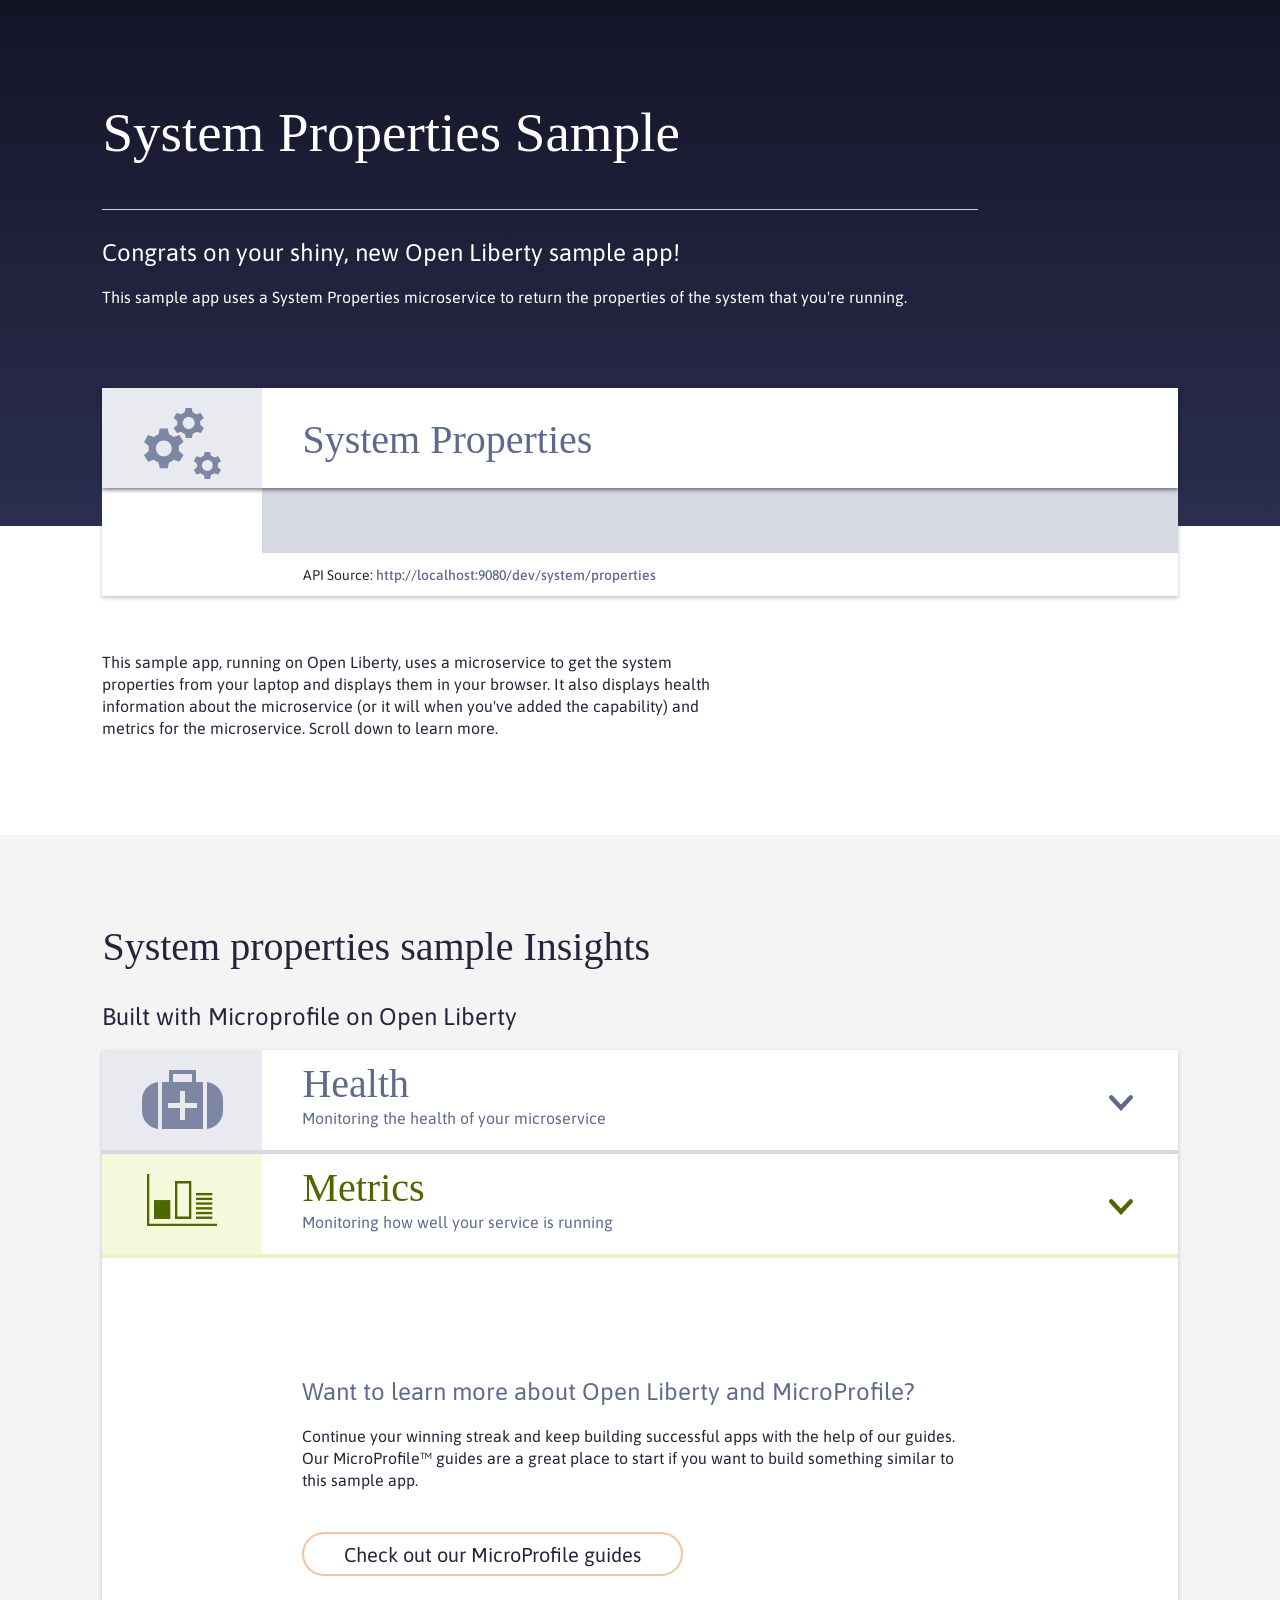
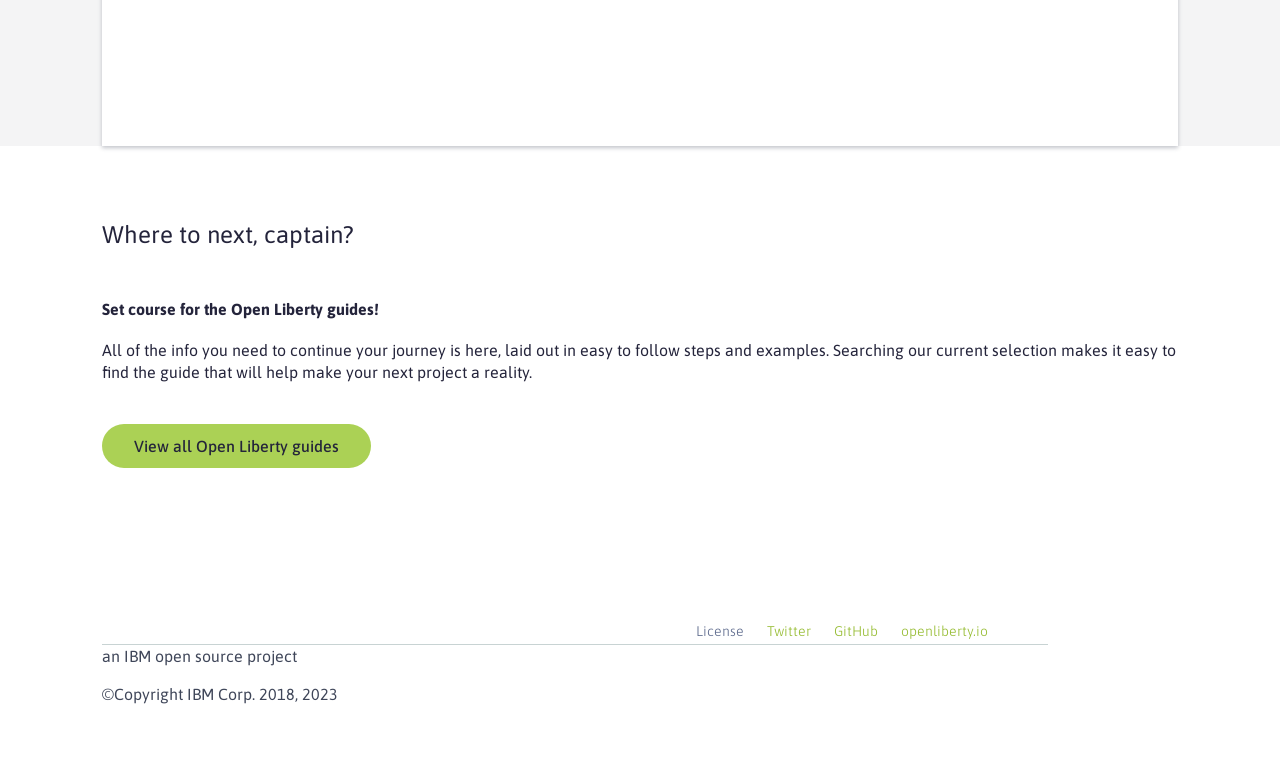
==== finish/src/main/webapp/index.html @ 8d2e5d27 "updated metricToDisplay in mpData.js" ====
<!--
  Copyright (c) 2016, 2023 IBM Corp.

  Licensed under the Apache License, Version 2.0 (the "License");
  you may not use this file except in compliance with the License.
  You may obtain a copy of the License at

     http://www.apache.org/licenses/LICENSE-2.0

  Unless required by applicable law or agreed to in writing, software
  distributed under the License is distributed on an "AS IS" BASIS,
  WITHOUT WARRANTIES OR CONDITIONS OF ANY KIND, either express or implied.
  See the License for the specific language governing permissions and
  limitations under the License.
-->
<html>
    <head>
        <script src="js/mpData.js"></script>
        <link href="https://fonts.googleapis.com/css?family=Asap" rel="stylesheet">
        <link rel="stylesheet" href="css/main.css">
    </head>
    <body>
        <section id="appIntro">
            <div id="titleSection">
                <h1 id="appTitle">System Properties Sample</h1>
                <div class="line"></div>
                <div class="headerImage"></div>
                <h2>Congrats on your shiny, new Open Liberty sample app!</h2>
                <p>This sample app uses a System Properties microservice to return the properties of the system that you're running.</p>
            </div>

            <div class="msSection" id="systemProperties">
                <div class="headerRow">
                    <div class="headerIcon"><img src="img/sysProps.svg"/></div>
                    <div class="headerTitle" id="sysPropTitle"><h2>System Properties</h2></div>
                </div>
                <div class="sectionContent">
                    <table id="systemPropertiesTable">
                        <tbody id="sysPropertiesTableBody">
                        <tr><th>Properties</th><th>Value</th></tr>
                        </tbody>
                    </table>
                </div>
            </div>

        </section>

        <section id="whereTo">
            <p>This sample app, running on Open Liberty, uses a microservice to get the system properties from your laptop and displays them in your browser. It also displays health information about the microservice (or it will when you've added the capability) and metrics for the microservice. Scroll down to learn more.</p>
        </section>

        <section id="openLibertyAndMp">
            <h1>System properties sample Insights</h1>
            <h2>Built with Microprofile on Open Liberty </h2>
            <div class="msSection collapsed" id="healthSection">
                <div class="collapsibleRow headerRow" onClick="toggle()">
                    <div class="headerIcon"><img src="img/health.svg"/></div>
                    <div class="headerTitle">
                        <h2>Health</h2>
                        <p>Monitoring the health of your microservice</p>
                        <img class="caret" src="img/carets/caret_down_blue.svg"/>
                    </div>
                </div>
                <div class="collapsibleContent" id="collapsibleHealth">
                    <div class="sectionContent">
                        <div id="healthBox">
                            <div id="healthIcon"><div id="healthStatusIcon"><img id="healthStatusIconImage"/></div></div>
                            <div id="healthText">
                                <p id="serviceName"></p>
                                <p id="serviceStatus"></p>
                            </div>
                        </div>
                        <table id="healthTable"></table>
                    </div>
                </div>
            </div>

            <div class="msSection collapsed" id="metricsSection">
                <div class="collapsibleRow headerRow" onClick="toggle()">
                    <div class="headerIcon"><img src="img/metrics.svg"/></div>
                    <div class="headerTitle">
                        <h2>Metrics</h2>
                        <p>Monitoring how well your service is running</p>
                        <img class="caret" src="img/carets/caret_down_green.svg"/>
                    </div>
                </div>
                <div class="collapsibleContent" id="collapsibleConfig">
                    <div class="sectionContent" id="metricsText">
                        <table id="metricsTable">
                            <tbody id="metricsTableBody">
                            <tr><th>PROPERTY</th><th>VALUE</th></tr>
                            </tbody>
                        </table>
                    </div>
                </div>

                <div id="learnMore">
                        <h2>Want to learn more about Open Liberty and MicroProfile?</h2>
                        <p>Continue your winning streak and keep building successful apps with the help of our guides. Our MicroProfile&trade; guides are a great place to start if you want to build something similar to this sample app.</p>
                        <a href="https://openliberty.io/guides/?search=MicroProfile&key=tag"><button id="mpGuidesButton">Check out our MicroProfile guides</button></a>
                    </div>
            </div>


        </section>
        <section id="whereToNext">
            <h2>Where to next, captain?</h2>
            <h4>Set course for the Open Liberty guides!</h4>
            <p>All of the info you need to continue your journey is here, laid out in easy to follow steps and examples. Searching our current selection makes it easy to find the guide that will help make your next project a reality.</p>
            <a href="https://openliberty.io/guides/"><button id="guidesButton">View all Open Liberty guides</button></a>
        </section>

        <script>
            displaySystemProperties(); // this calls displayMetrics() because it is a dependency
            displayHealth();
            // displayMetrics();
            // displayConfigProperties();
        </script>
    </body>

    <footer class="bodyFooter">
        <div class="bodyFooterLink">
          <a id="licenseLink" href="https://github.com/OpenLiberty/open-liberty/blob/release/LICENSE">License</a>
          <a href="https://twitter.com/OpenLibertyIO">Twitter</a>
          <a href="https://github.com/OpenLiberty">GitHub</a>
          <a href="https://openliberty.io/">openliberty.io</a>
        </div>
        <p id="footerText">an IBM open source project</p>
        <p id="footerCopyright">&copy;Copyright IBM Corp. 2018, 2023</p>
    </footer>
</html>
---- finish/src/main/webapp/css/main.css ----
/*******************************************************************************
* Copyright (c) 2018 IBM Corporation and others.
* All rights reserved. This program and the accompanying materials
* are made available under the terms of the Eclipse Public License v1.0
* which accompanies this distribution, and is available at
* http://www.eclipse.org/legal/epl-v10.html
*
* Contributors:
*     IBM Corporation - initial API and implementation
*******************************************************************************/
@import url("https://fonts.googleapis.com/css?family=Asap:300,400,500");

@font-face {
    font-family: BunueloLight;
    src: url("/fonts/BunueloCleanPro-Light.woff");
}

@font-face {
    font-family: BunueloSemiBold;
    src: url("/fonts/BunueloCleanPro-SemiBold.woff");
}

body{
    font-family:Asap;
    font-size: 16px;
    color:#24243b;
    background-color: white;
    margin: 0px;
}

section {
    padding-top: 55px;
    padding-left: 8%;
    padding-right: 8%;
    /* font-weight: 400; */
    letter-spacing:0;
    text-align:left;
}

.line {
    margin-right: 200px;
    height: 1px;
    background-color: #C8D3D3;
}

.headerImage {
    background-image: url(/img/header_ufo.png);
    background-repeat: no-repeat;
    background-position: top 20px right 15px;
    height: 103px;
    margin-top: -94px;
}

#whereTo {
    padding-bottom: 80px;
    width: 50%;
}

p {
    line-height: 22px;
    margin-top: 0px;
}
h1 {
    font-family:BunueloSemiBold;
    font-size: 40px;
    font-weight: 400;
    letter-spacing:0;
    text-align:left;
}
h2 {
    font-size: 24px;
    font-weight: 400;
}
h4 {
    margin-top: 52px;
}
a {
    text-decoration: none;
}

#appIntro {
    background-image:linear-gradient(#141427 0%, #2c2e50 100%);
    background-size: 100% calc(100% - 70px);
    background-repeat: no-repeat;
}

#titleSection {
    color: white;
    margin-bottom: 80px;
}

#appTitle {
    font-family:BunueloLight;
    font-size:55px;
}

.headerRow {
    height: 100px;
    position:relative;
    z-index:2;
    box-shadow: 0 2px 4px 0 rgba(0,0,0,0.50);
}
.headerRow > div {
    display: inline-block;
}

.collapsibleRow {
    transition: border 400ms ease-out, box-shadow 200ms linear;
    cursor: pointer;
}
.collapsibleRow:hover .headerTitle {
    background-color: #f4f4f4;
    transition: background-color 0.1s;
}
.collapsed .collapsibleRow {
    box-shadow: none;
    border-bottom: 4px solid;
}
.collapsed#healthSection > .headerRow {
    border-bottom-color: #D6D9E4;
}
.collapsed#configSection > .headerRow {
    border-bottom-color: #F8D7C1;
}
.collapsed#metricsSection > .headerRow {
    border-bottom-color: #EEF3C3;
}

.collapsed .collapsibleContent { /* collapsing animation */
    transition: all 400ms ease-out, opacity 300ms ease-in;
}
.expanded .collapsibleContent { /* expanding animation */
    transition: all 400ms ease-out, opacity 450ms ease-out;
}
.collapsed .collapsibleContent {
    opacity: 0;
    max-height: 0;
    visibility: hidden;
}
.expanded .collapsibleContent {
    opacity: 1;
    max-height: 1000px;
    visibility: visible;
}

.headerIcon {
    width: 160px;
    height: 100%;
    float: left;
    background-color: #E8EAEF;
}
.headerIcon img {
    display:block;
    margin:auto;
    margin-top: 20px;
}

#healthSection .headerIcon {
    background-color: #E8EAEF;
}
#configSection .headerIcon {
    background-color: #FDE4D1;
}
#metricsSection .headerIcon {
    background-color: #F5F8DA;
}

.headerTitle {
    background-color: white;
    color:#5d6a8e;
    letter-spacing:0;
    text-align:left;
    padding-left: 40px;
    padding-top: 10px;
    width: calc(100% - 200px); /* 160 from icon, 40 from padding */
}
#healthSection h2 {
    color: #5D6A8E;
}
#configSection h2 {
    color: #E57000;
}
#metricsSection h2 {
    color: #4F6700;
}

#sysPropTitle {
    padding-top: 28px;
}

.headerTitle > h2 {
    font-family: BunueloLight;
    font-size:40px;
    margin: 0;
}

.caret {
    position: absolute;
    right: 45px;
    top: 45px;
}

.collapsed#configSection .caret {
    background-image: url("../img/carets/caret_down_orange.svg")
}
.expanded#configSection .caret {
    background-image: url("../img/carets/caret_up_orange.svg")
}

.msSection {
    background: white;
    box-shadow: 0 2px 4px 0 rgba(63,70,89,0.31);
}

.sectionContent {
    margin-left: 160px;
}

#systemPropertiesTable {
    padding-left: 160px;
    background: white;
}

button {
    border-radius:100px;
    height:44px;
    color:#24253a;
    text-align:center;
    font-family: Asap;
    margin-top: 25px;
    margin-bottom: 70px;
    cursor: pointer;
    border: none;
}

button a {
    text-decoration: none;
    color:#F4914D;
}

#guidesButton {
    background-color:#abd155;
    width:269px;
    font-weight: 500;
    font-size:16px;
    transition: background-color .2s;
}
#guidesButton:hover {
    background-color: #C7EE63;
}
#mpGuidesButton {
    border:2px solid #f4914d8c;
    border-radius:100px;
    font-size:20px;
    letter-spacing:0;
    padding-left: 40px;
    padding-right: 40px;
    background-color: white;
    transition: background-color .2s, color .2s;
}
#mpGuidesButton:hover {
    background-color: #f4914d;
    color: white;
}

section#openLibertyAndMp {
    background:#f4f4f5;
    background-size: 100% calc(100% - 70px);
    background-repeat: no-repeat;
}

#healthBox {
    text-align: left;
    display: table-cell;
    vertical-align: middle;
    width: 47%;
}

#healthBox > div {
    display: table-cell;
    vertical-align: middle;
}

#healthIcon {
    padding-left: 73px;
    padding-top: 56px;
    padding-bottom: 56px;
}
#healthStatusIcon {
    width: 104px;
    height: 104px;
}

#healthText {
    padding: 50px;
}

#serviceStatus {
    font-size: 50px;
    font-family:BunueloLight;
    margin-top: 30px;
}

#healthNote {
    text-align: left;
    display: table-cell;
    vertical-align: middle;
    padding-left: 43px;
    line-height: 26px;
    width: 53%;
}

table {
    width: 100%;
    font-size: 14px;
    text-align: left;
    border-collapse: collapse;
}

th {
    height: 63px;
    padding-left: 41px;
    font-size: 16px;
}
tr {
    height: 45px;
}
td {
    padding-left: 41px;
}
#systemPropertiesTable tr:first-child {
    background: #D6D9E4;
}
#configTable tr:first-child {
    background: #F8D7C1;;
}
#metricsTable tr:first-child {
    background: #EEF3C3;
}

#systemPropertiesTable tr:nth-child(2n+3) {
    background: #EEEFF3;
}
#configTable tr:nth-child(2n+2) {
    background: #FEF8F4;
}
#metricsTable tr:nth-child(2n+2) {
    background: #FBFCEE;
}

#systemPropertiesTable .sourceRow,
#healthTable .sourceRow {
    border-top: 4px solid #D6D9E4;
}
#systemPropertiesTable .sourceRow a,
#healthTable .sourceRow a {
    color: #5D6A8E;
}
#configTable .sourceRow {
    border-top: 4px solid #F8D7C1;
}
#configTable .sourceRow a {
    color: #E57000;
}
#metricsTable .sourceRow {
    border-top: 4px solid #EEF3C3;
}
#metricsTable .sourceRow a {
    color: #4F6700;
}
.sourceRow a {
    font-weight: 500;
}

#learnMore {
    margin-top: 120px;
    padding: 0px 200px 100px;
}

#learnMore > h2 {
    color:#5e6b8d;
}

.bodyFooter {
  padding: 5px 8%;
  background-image: url(/img/footer_main.png);
  background-repeat: no-repeat;
  background-position: top 20px right 110px;
  margin-bottom: 40px;
  margin-top: 50px;
  color: #3F4659;
}

.bodyFooterLink {
  font-family: Asap;
  font-weight: 300;
  font-size: 14px;
  letter-spacing: 0;
  border-bottom: solid 1px #C8D3D3;
  margin-top: 30px;
  margin-right: 130px;
  padding-bottom: 5px;
  padding-right: 50px;
  text-align: right;
}

.bodyFooterLink > a {
    text-decoration: none;
    padding: 10px;
    color: #96bc32;
}

#licenseLink {
  color: #5E6B8D;
  text-align: left;
}

#footer_text {
    margin-top: 4px;
    margin-bottom: 4px;
    font-size: 16px;
}

#footer_copyright {
  font-size: 11px;
}
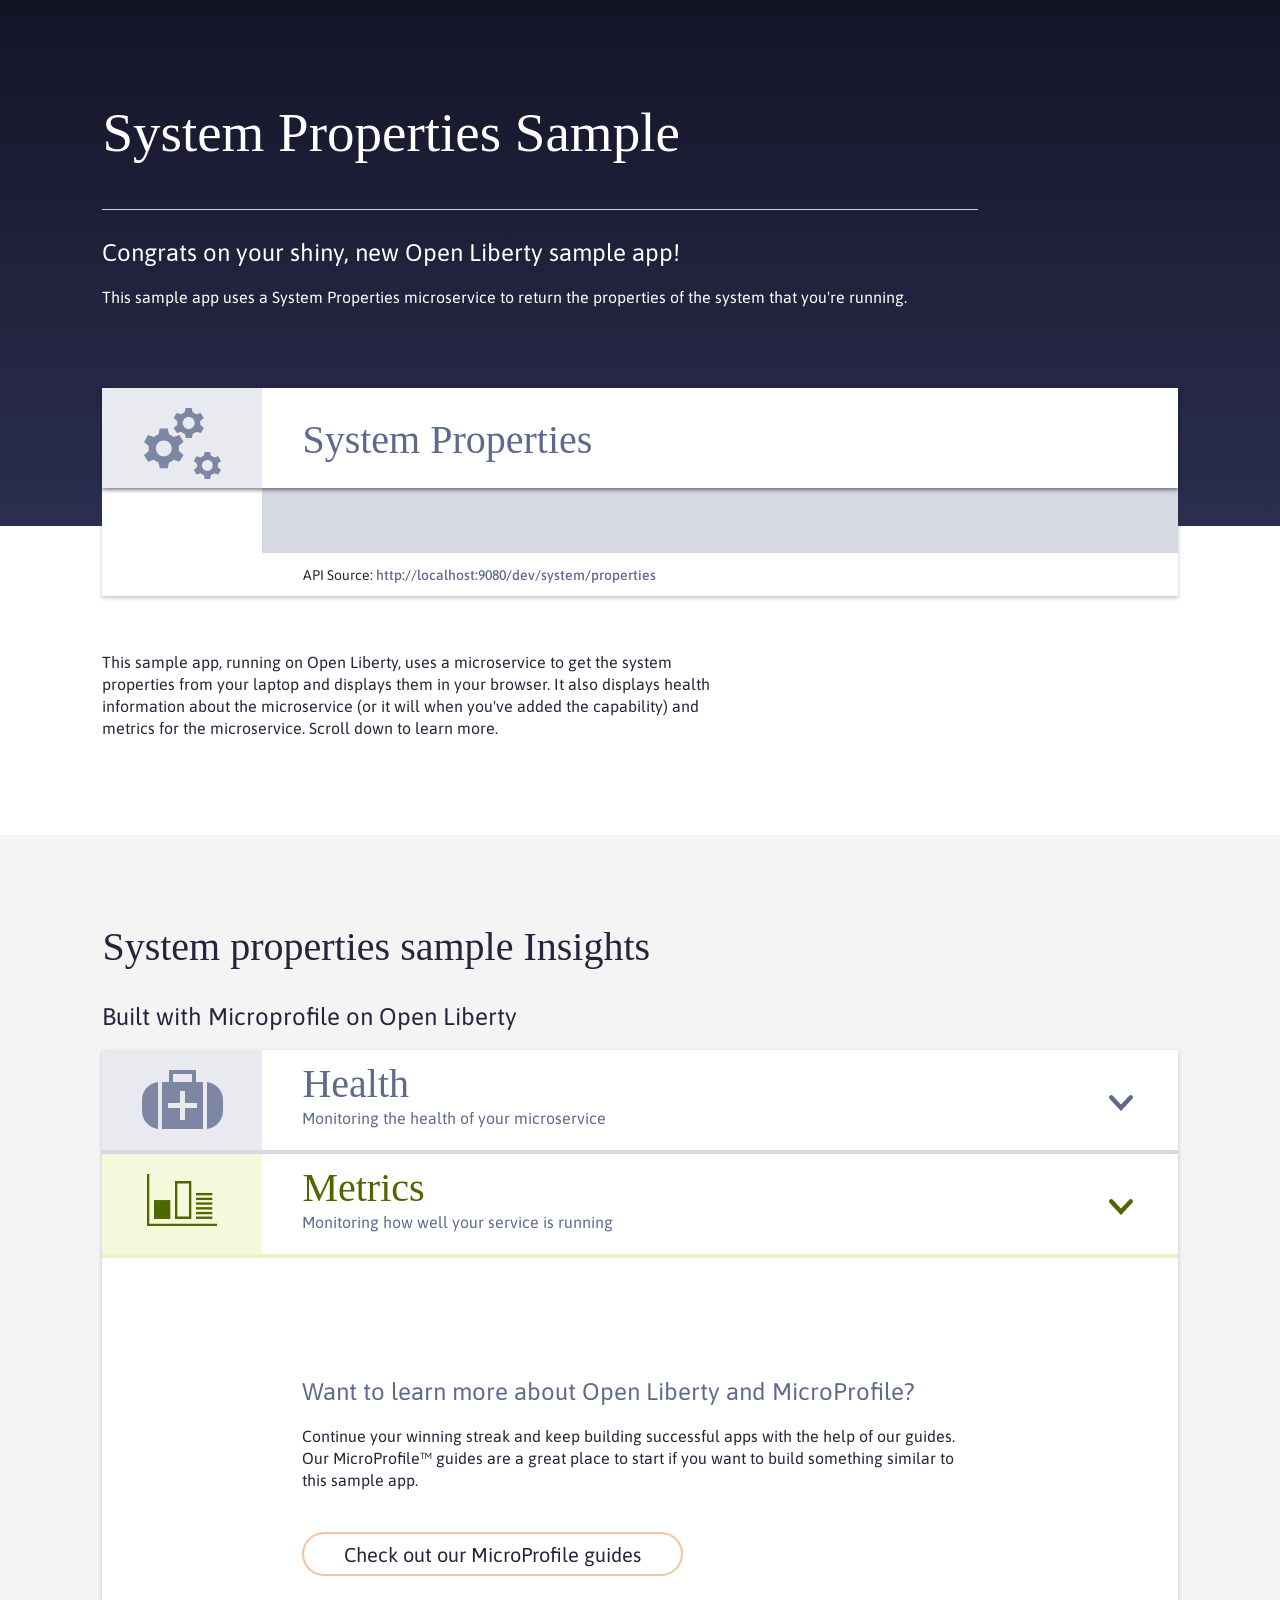
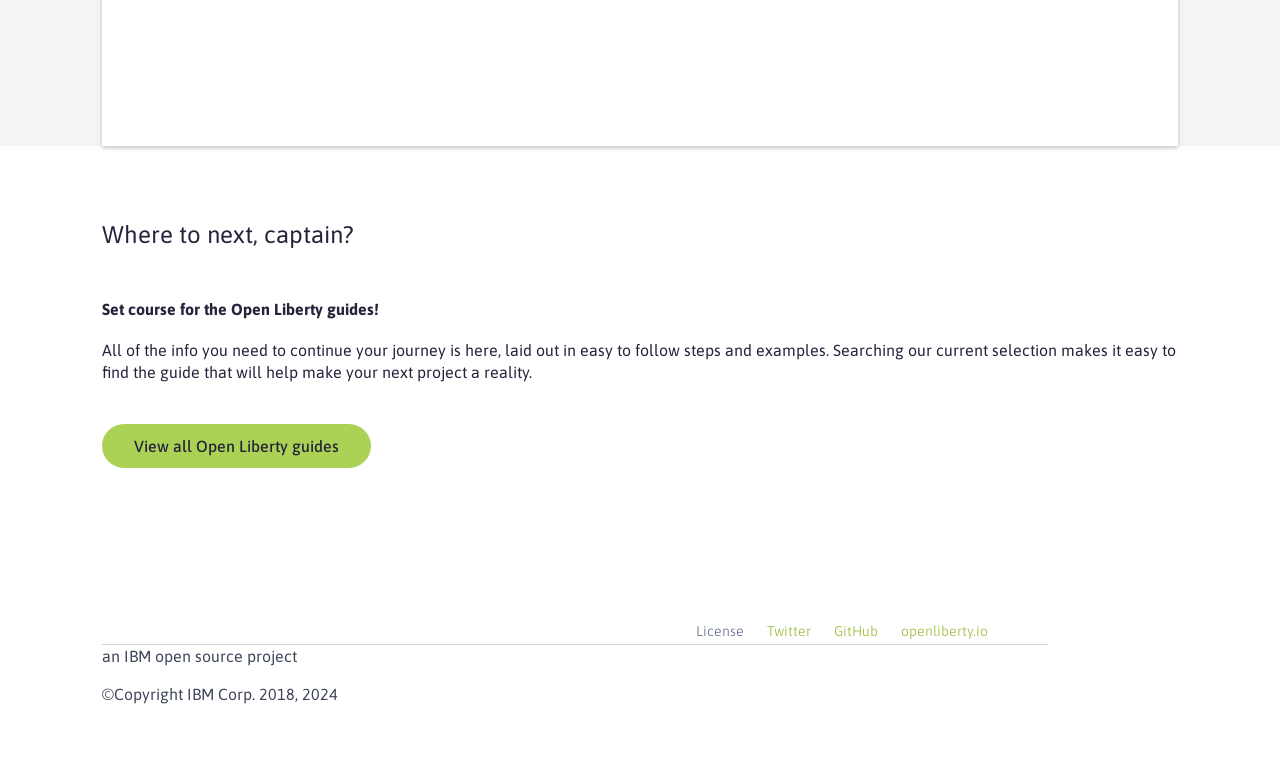
==== commit 6f25e5ed: "update versions" ====
--- a/finish/src/main/webapp/index.html
+++ b/finish/src/main/webapp/index.html
@@ -1,5 +1,5 @@
 <!--
-  Copyright (c) 2016, 2023 IBM Corp.
+  Copyright (c) 2016, 2024 IBM Corp.
 
   Licensed under the Apache License, Version 2.0 (the "License");
   you may not use this file except in compliance with the License.
@@ -113,7 +113,6 @@
         <script>
             displaySystemProperties(); // this calls displayMetrics() because it is a dependency
             displayHealth();
-            // displayMetrics();
             // displayConfigProperties();
         </script>
     </body>
@@ -126,6 +125,6 @@
           <a href="https://openliberty.io/">openliberty.io</a>
         </div>
         <p id="footerText">an IBM open source project</p>
-        <p id="footerCopyright">&copy;Copyright IBM Corp. 2018, 2023</p>
+        <p id="footerCopyright">&copy;Copyright IBM Corp. 2018, 2024</p>
     </footer>
 </html>
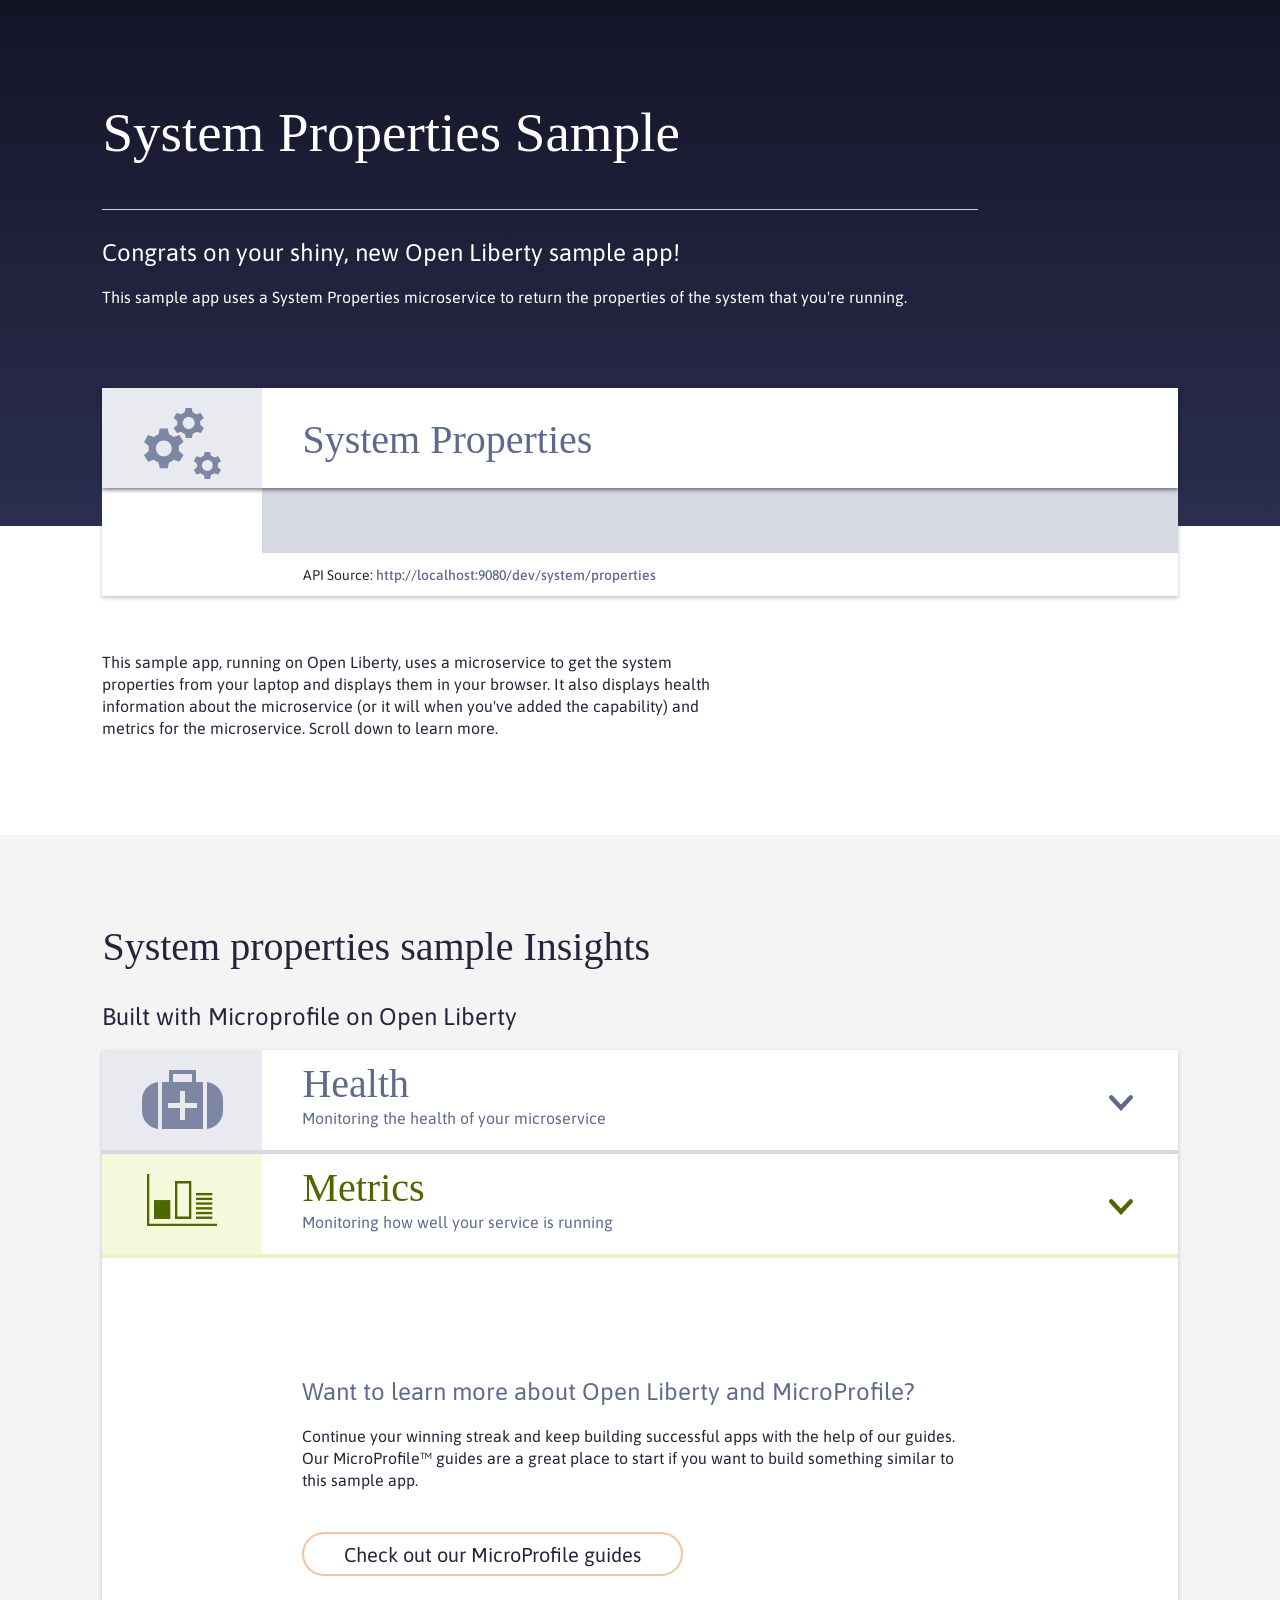
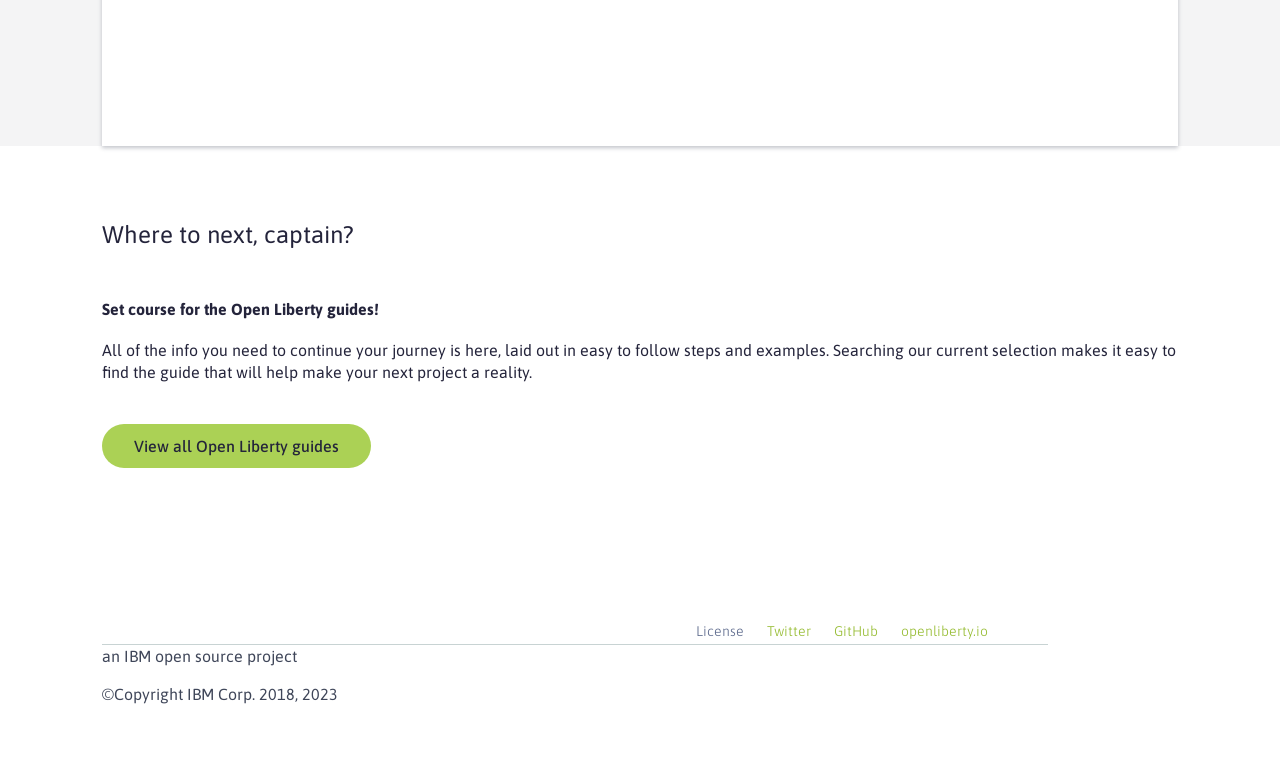
==== commit f42b4fa8: "Update index.html" ====
--- a/finish/src/main/webapp/index.html
+++ b/finish/src/main/webapp/index.html
@@ -1,5 +1,5 @@
 <!--
-  Copyright (c) 2016, 2024 IBM Corp.
+  Copyright (c) 2016, 2023 IBM Corp.
 
   Licensed under the Apache License, Version 2.0 (the "License");
   you may not use this file except in compliance with the License.
@@ -125,6 +125,6 @@
           <a href="https://openliberty.io/">openliberty.io</a>
         </div>
         <p id="footerText">an IBM open source project</p>
-        <p id="footerCopyright">&copy;Copyright IBM Corp. 2018, 2024</p>
+        <p id="footerCopyright">&copy;Copyright IBM Corp. 2018, 2023</p>
     </footer>
 </html>
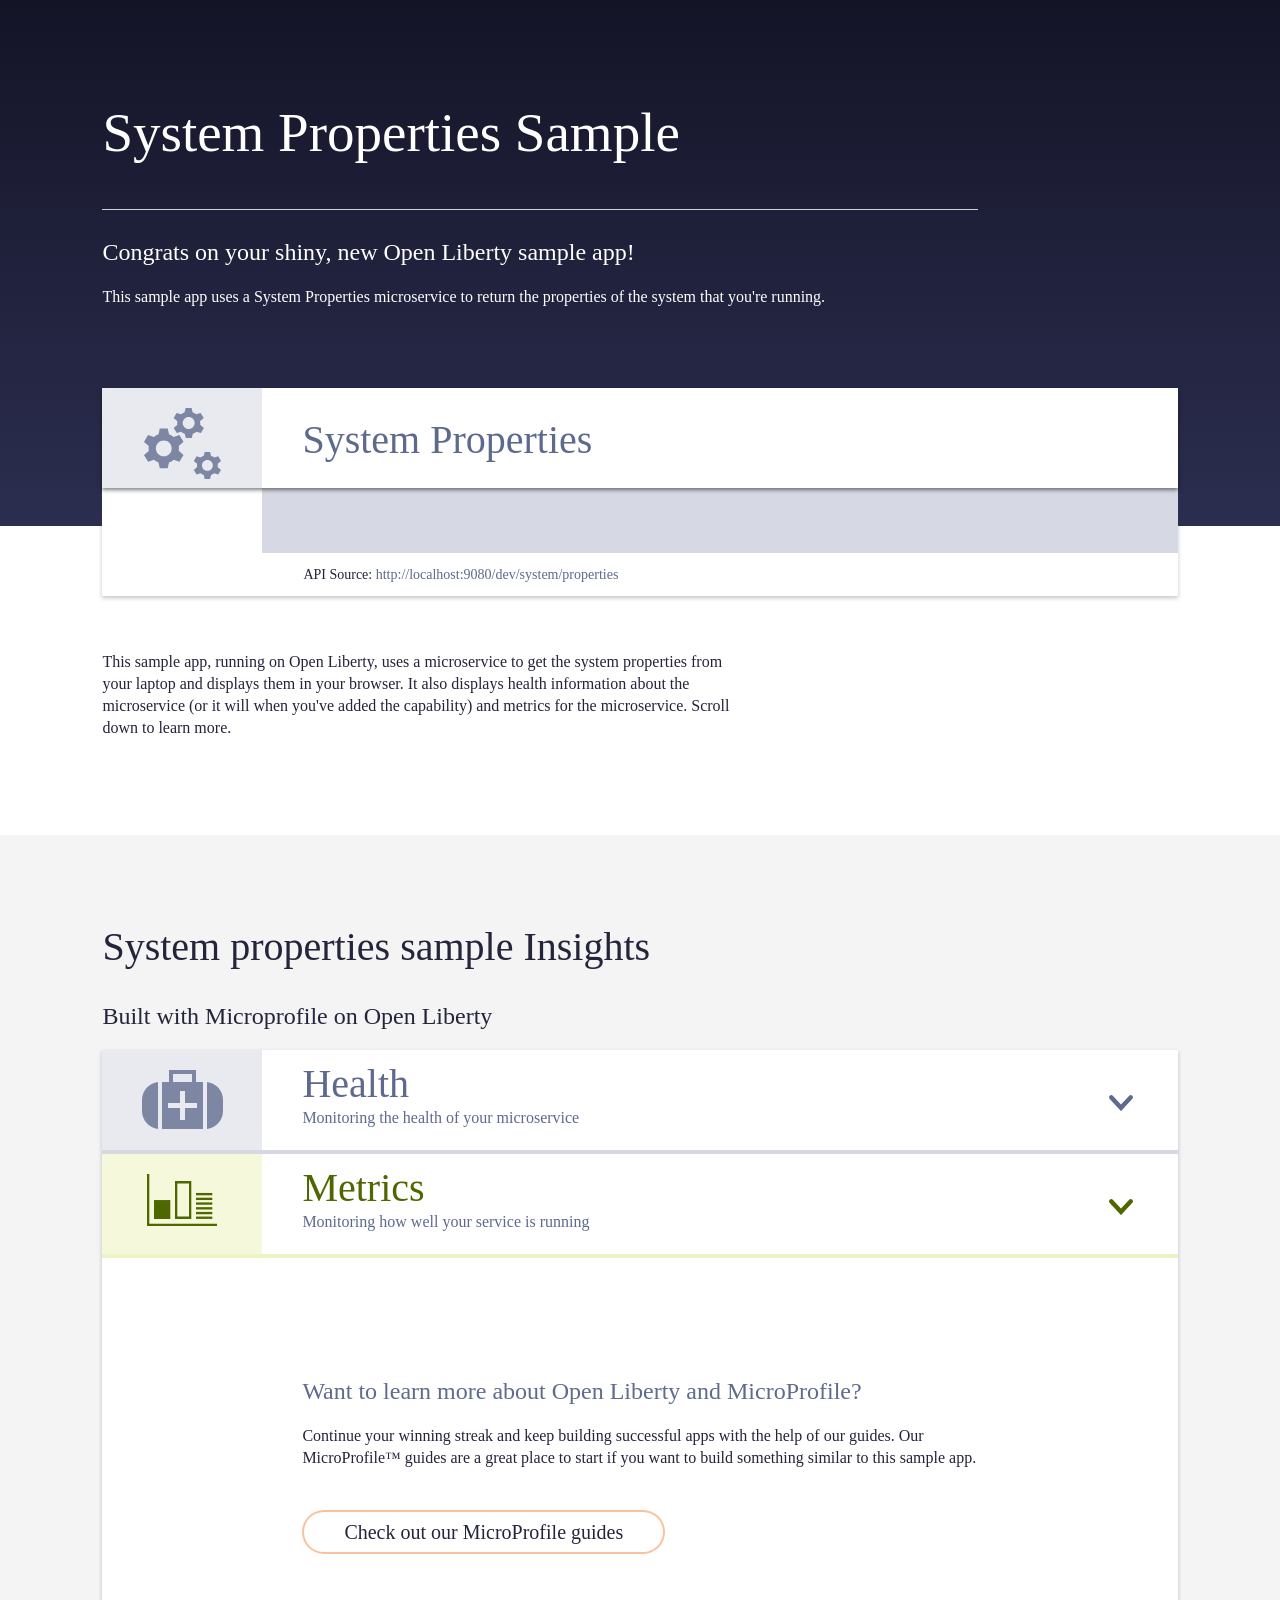
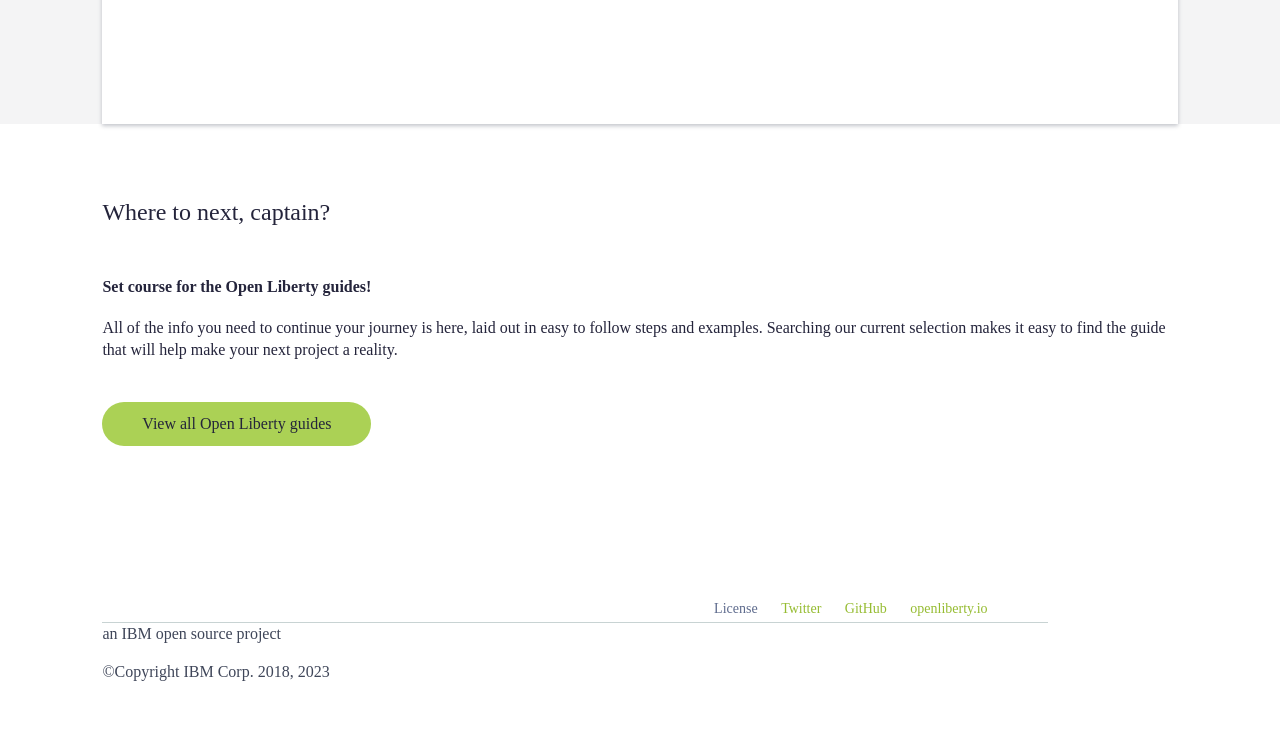
==== commit 0bf35cac: "remove google fonts Signed-off-by: Gilbert Kwan <gkwan@ca.ibm.com>" ====
--- a/finish/src/main/webapp/index.html
+++ b/finish/src/main/webapp/index.html
@@ -16,7 +16,6 @@
 <html>
     <head>
         <script src="js/mpData.js"></script>
-        <link href="https://fonts.googleapis.com/css?family=Asap" rel="stylesheet">
         <link rel="stylesheet" href="css/main.css">
     </head>
     <body>
--- a/finish/src/main/webapp/css/main.css
+++ b/finish/src/main/webapp/css/main.css
@@ -1,5 +1,5 @@
 /*******************************************************************************
-* Copyright (c) 2018 IBM Corporation and others.
+* Copyright (c) 2018, 2024 IBM Corporation and others.
 * All rights reserved. This program and the accompanying materials
 * are made available under the terms of the Eclipse Public License v1.0
 * which accompanies this distribution, and is available at
@@ -8,16 +8,14 @@
 * Contributors:
 *     IBM Corporation - initial API and implementation
 *******************************************************************************/
-@import url("https://fonts.googleapis.com/css?family=Asap:300,400,500");
-
 @font-face {
     font-family: BunueloLight;
-    src: url("/fonts/BunueloCleanPro-Light.woff");
+    src: url("/fonts/BunueloCleanPro-Light.otf");
 }
 
 @font-face {
     font-family: BunueloSemiBold;
-    src: url("/fonts/BunueloCleanPro-SemiBold.woff");
+    src: url("/fonts/BunueloCleanPro-SemiBold.otf");
 }
 
 body{
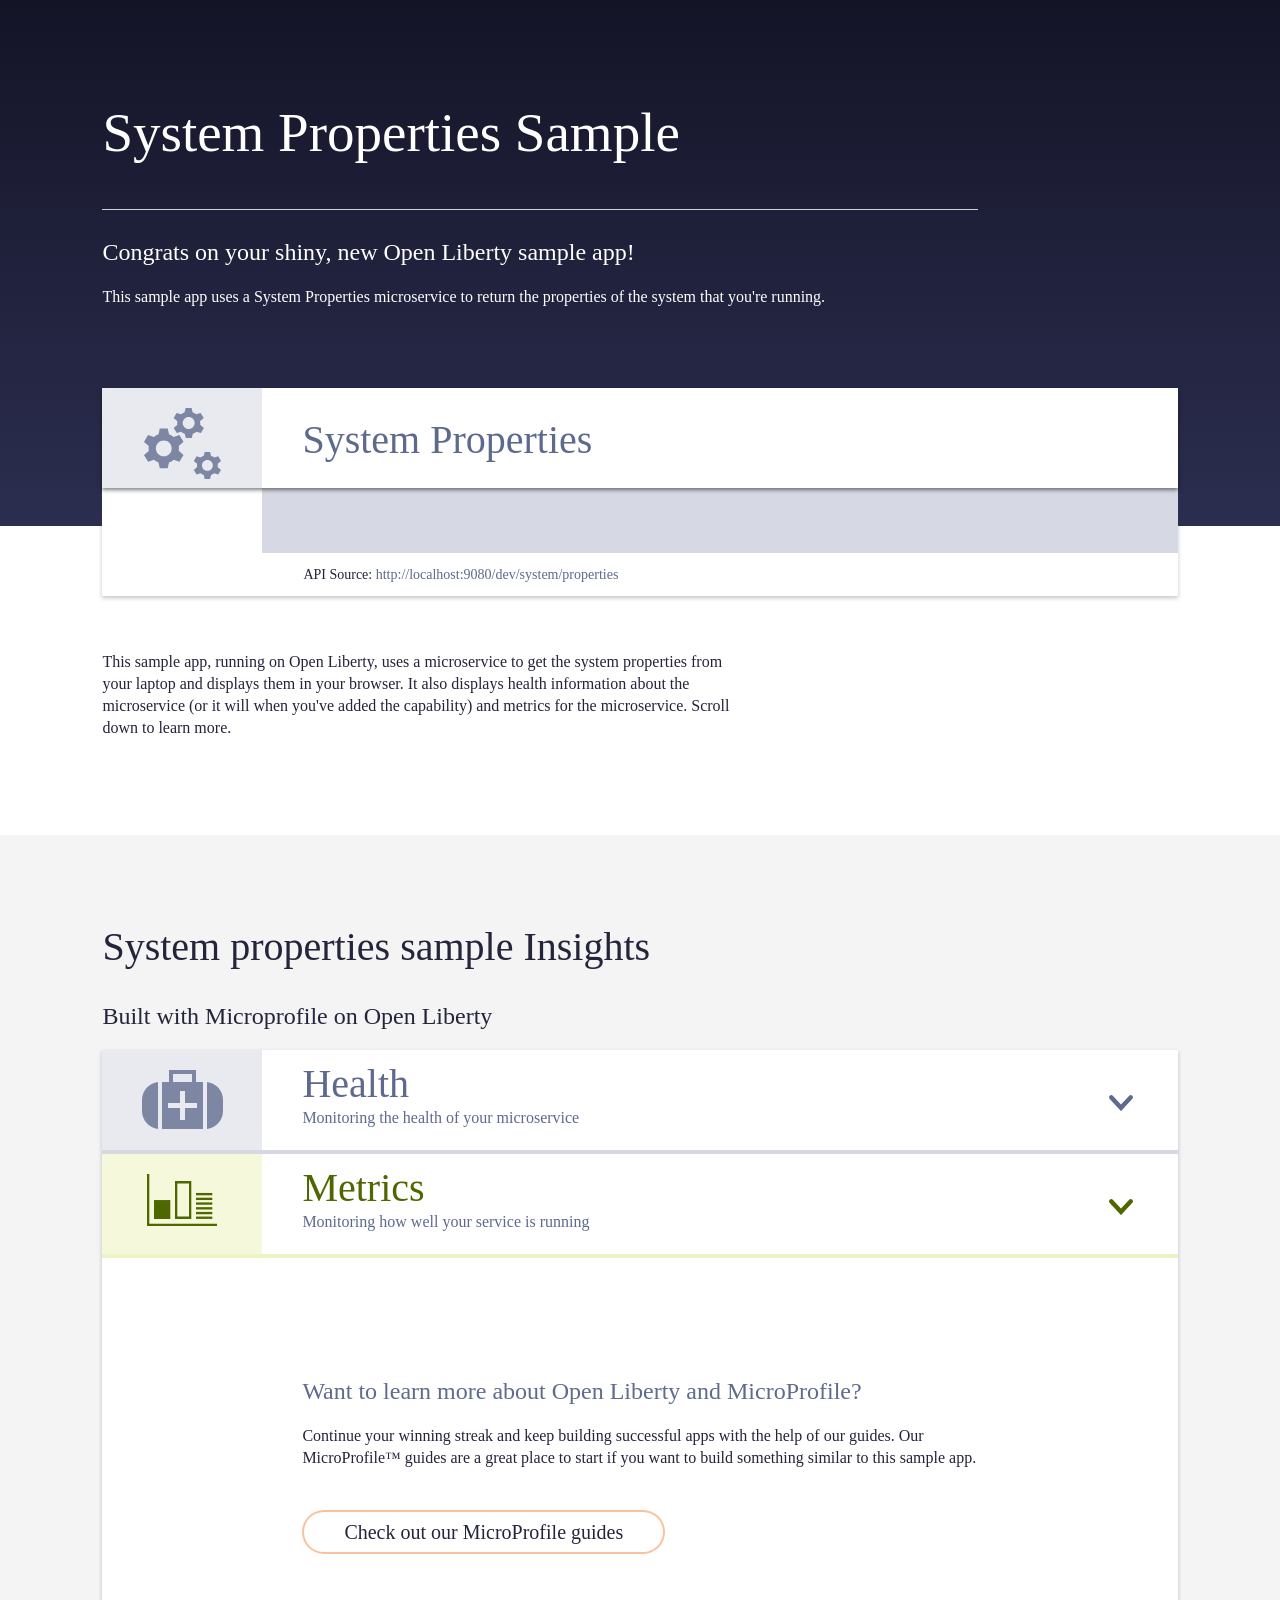
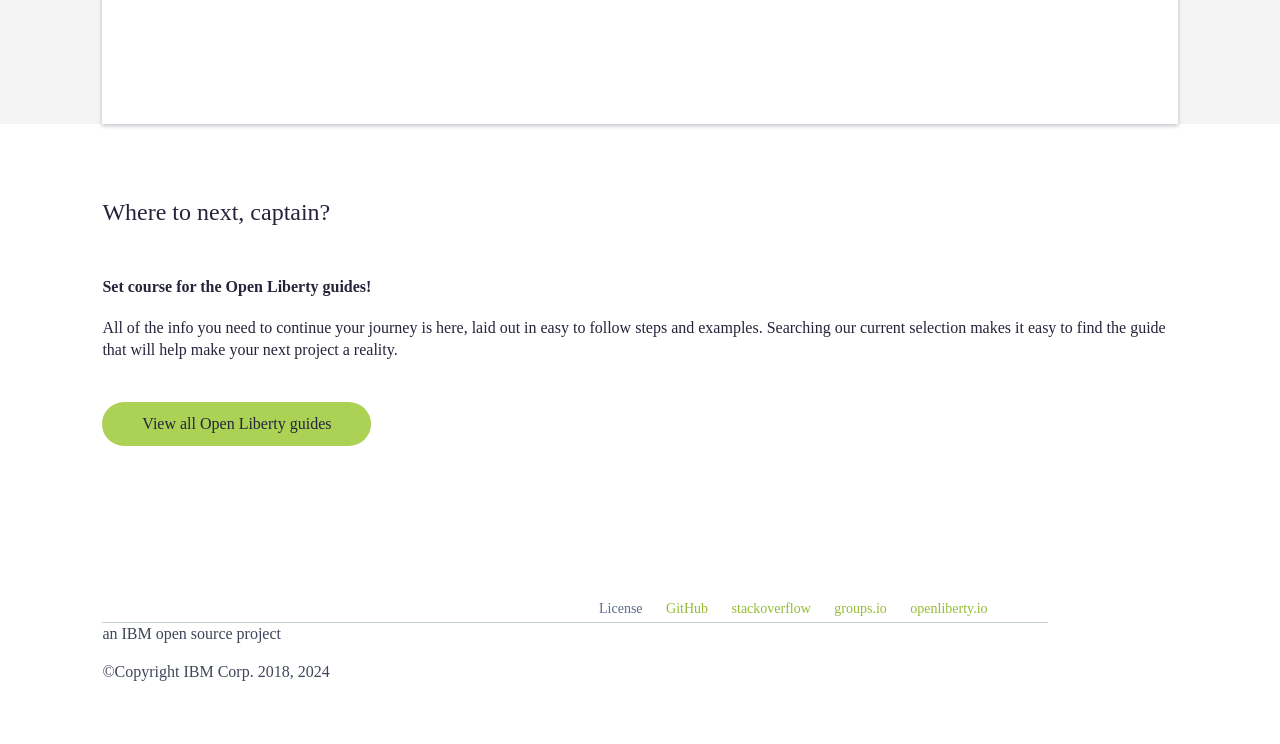
==== commit 7bc43891: "remove twitter link Signed-off-by: Gilbert Kwan <gkwan@ca.ibm.com>" ====
--- a/finish/src/main/webapp/index.html
+++ b/finish/src/main/webapp/index.html
@@ -1,5 +1,5 @@
 <!--
-  Copyright (c) 2016, 2023 IBM Corp.
+  Copyright (c) 2016, 2024 IBM Corp.
 
   Licensed under the Apache License, Version 2.0 (the "License");
   you may not use this file except in compliance with the License.
@@ -119,11 +119,12 @@
     <footer class="bodyFooter">
         <div class="bodyFooterLink">
           <a id="licenseLink" href="https://github.com/OpenLiberty/open-liberty/blob/release/LICENSE">License</a>
-          <a href="https://twitter.com/OpenLibertyIO">Twitter</a>
           <a href="https://github.com/OpenLiberty">GitHub</a>
+          <a href="https://stackoverflow.com/questions/tagged/open-liberty">stackoverflow</a>
+          <a href="https://groups.io/g/openliberty">groups.io</a>
           <a href="https://openliberty.io/">openliberty.io</a>
         </div>
         <p id="footerText">an IBM open source project</p>
-        <p id="footerCopyright">&copy;Copyright IBM Corp. 2018, 2023</p>
+        <p id="footerCopyright">&copy;Copyright IBM Corp. 2018, 2024</p>
     </footer>
 </html>
--- a/finish/src/main/webapp/css/main.css
+++ b/finish/src/main/webapp/css/main.css
@@ -9,379 +9,379 @@
 *     IBM Corporation - initial API and implementation
 *******************************************************************************/
 @font-face {
-    font-family: BunueloLight;
-    src: url("/fonts/BunueloCleanPro-Light.otf");
+  font-family: BunueloLight;
+  src: url("/fonts/BunueloCleanPro-Light.otf");
 }
 
 @font-face {
-    font-family: BunueloSemiBold;
-    src: url("/fonts/BunueloCleanPro-SemiBold.otf");
-}
-
-body{
-    font-family:Asap;
-    font-size: 16px;
-    color:#24243b;
-    background-color: white;
-    margin: 0px;
+  font-family: BunueloSemiBold;
+  src: url("/fonts/BunueloCleanPro-SemiBold.otf");
+}
+
+body {
+  font-family: BunueloSemiBold;
+  font-size: 16px;
+  color: #24243b;
+  background-color: white;
+  margin: 0px;
 }
 
 section {
-    padding-top: 55px;
-    padding-left: 8%;
-    padding-right: 8%;
-    /* font-weight: 400; */
-    letter-spacing:0;
-    text-align:left;
+  padding-top: 55px;
+  padding-left: 8%;
+  padding-right: 8%;
+  /* font-weight: 400; */
+  letter-spacing: 0;
+  text-align: left;
 }
 
 .line {
-    margin-right: 200px;
-    height: 1px;
-    background-color: #C8D3D3;
+  margin-right: 200px;
+  height: 1px;
+  background-color: #C8D3D3;
 }
 
 .headerImage {
-    background-image: url(/img/header_ufo.png);
-    background-repeat: no-repeat;
-    background-position: top 20px right 15px;
-    height: 103px;
-    margin-top: -94px;
+  background-image: url("/img/header_ufo.png");
+  background-repeat: no-repeat;
+  background-position: top 20px right 15px;
+  height: 103px;
+  margin-top: -94px;
 }
 
 #whereTo {
-    padding-bottom: 80px;
-    width: 50%;
+  padding-bottom: 80px;
+  width: 50%;
 }
 
 p {
-    line-height: 22px;
-    margin-top: 0px;
+  line-height: 22px;
+  margin-top: 0px;
 }
 h1 {
-    font-family:BunueloSemiBold;
-    font-size: 40px;
-    font-weight: 400;
-    letter-spacing:0;
-    text-align:left;
+  font-family: BunueloSemiBold;
+  font-size: 40px;
+  font-weight: 400;
+  letter-spacing: 0;
+  text-align: left;
 }
 h2 {
-    font-size: 24px;
-    font-weight: 400;
+  font-size: 24px;
+  font-weight: 400;
 }
 h4 {
-    margin-top: 52px;
+  margin-top: 52px;
 }
 a {
-    text-decoration: none;
+  text-decoration: none;
 }
 
 #appIntro {
-    background-image:linear-gradient(#141427 0%, #2c2e50 100%);
-    background-size: 100% calc(100% - 70px);
-    background-repeat: no-repeat;
+  background-image: linear-gradient(#141427 0%, #2c2e50 100%);
+  background-size: 100% calc(100% - 70px);
+  background-repeat: no-repeat;
 }
 
 #titleSection {
-    color: white;
-    margin-bottom: 80px;
+  color: white;
+  margin-bottom: 80px;
 }
 
 #appTitle {
-    font-family:BunueloLight;
-    font-size:55px;
+  font-family: BunueloLight;
+  font-size: 55px;
 }
 
 .headerRow {
-    height: 100px;
-    position:relative;
-    z-index:2;
-    box-shadow: 0 2px 4px 0 rgba(0,0,0,0.50);
+  height: 100px;
+  position: relative;
+  z-index: 2;
+  box-shadow: 0 2px 4px 0 rgba(0,0,0,0.50);
 }
 .headerRow > div {
-    display: inline-block;
+  display: inline-block;
 }
 
 .collapsibleRow {
-    transition: border 400ms ease-out, box-shadow 200ms linear;
-    cursor: pointer;
+  transition: border 400ms ease-out, box-shadow 200ms linear;
+  cursor: pointer;
 }
 .collapsibleRow:hover .headerTitle {
-    background-color: #f4f4f4;
-    transition: background-color 0.1s;
+  background-color: #f4f4f4;
+  transition: background-color 0.1s;
 }
 .collapsed .collapsibleRow {
-    box-shadow: none;
-    border-bottom: 4px solid;
+  box-shadow: none;
+  border-bottom: 4px solid;
 }
 .collapsed#healthSection > .headerRow {
-    border-bottom-color: #D6D9E4;
+  border-bottom-color: #D6D9E4;
 }
 .collapsed#configSection > .headerRow {
-    border-bottom-color: #F8D7C1;
+  border-bottom-color: #F8D7C1;
 }
 .collapsed#metricsSection > .headerRow {
-    border-bottom-color: #EEF3C3;
+  border-bottom-color: #EEF3C3;
 }
 
 .collapsed .collapsibleContent { /* collapsing animation */
-    transition: all 400ms ease-out, opacity 300ms ease-in;
+  transition: all 400ms ease-out, opacity 300ms ease-in;
 }
 .expanded .collapsibleContent { /* expanding animation */
-    transition: all 400ms ease-out, opacity 450ms ease-out;
+  transition: all 400ms ease-out, opacity 450ms ease-out;
 }
 .collapsed .collapsibleContent {
-    opacity: 0;
-    max-height: 0;
-    visibility: hidden;
+  opacity: 0;
+  max-height: 0;
+  visibility: hidden;
 }
 .expanded .collapsibleContent {
-    opacity: 1;
-    max-height: 1000px;
-    visibility: visible;
+  opacity: 1;
+  max-height: 1000px;
+  visibility: visible;
 }
 
 .headerIcon {
-    width: 160px;
-    height: 100%;
-    float: left;
-    background-color: #E8EAEF;
+  width: 160px;
+  height: 100%;
+  float: left;
+  background-color: #E8EAEF;
 }
 .headerIcon img {
-    display:block;
-    margin:auto;
-    margin-top: 20px;
+  display: Block;
+  margin:auto;
+  margin-top: 20px;
 }
 
 #healthSection .headerIcon {
-    background-color: #E8EAEF;
+  background-color: #E8EAEF;
 }
 #configSection .headerIcon {
-    background-color: #FDE4D1;
+  background-color: #FDE4D1;
 }
 #metricsSection .headerIcon {
-    background-color: #F5F8DA;
+  background-color: #F5F8DA;
 }
 
 .headerTitle {
-    background-color: white;
-    color:#5d6a8e;
-    letter-spacing:0;
-    text-align:left;
-    padding-left: 40px;
-    padding-top: 10px;
-    width: calc(100% - 200px); /* 160 from icon, 40 from padding */
+  background-color: white;
+  color: #5d6a8e;
+  letter-spacing:0;
+  text-align:left;
+  padding-left: 40px;
+  padding-top: 10px;
+  width: calc(100% - 200px); /* 160 from icon, 40 from padding */
 }
 #healthSection h2 {
-    color: #5D6A8E;
+  color: #5D6A8E;
 }
 #configSection h2 {
-    color: #E57000;
+  color: #E57000;
 }
 #metricsSection h2 {
-    color: #4F6700;
+  color: #4F6700;
 }
 
 #sysPropTitle {
-    padding-top: 28px;
+  padding-top: 28px;
 }
 
 .headerTitle > h2 {
-    font-family: BunueloLight;
-    font-size:40px;
-    margin: 0;
+  font-family: BunueloLight;
+  font-size: 40px;
+  margin: 0;
 }
 
 .caret {
-    position: absolute;
-    right: 45px;
-    top: 45px;
+  position: absolute;
+  right: 45px;
+  top: 45px;
 }
 
 .collapsed#configSection .caret {
-    background-image: url("../img/carets/caret_down_orange.svg")
+  background-image: url("../img/carets/caret_down_orange.svg")
 }
 .expanded#configSection .caret {
-    background-image: url("../img/carets/caret_up_orange.svg")
+  background-image: url("../img/carets/caret_up_orange.svg")
 }
 
 .msSection {
-    background: white;
-    box-shadow: 0 2px 4px 0 rgba(63,70,89,0.31);
+  background: white;
+  box-shadow: 0 2px 4px 0 rgba(63,70,89,0.31);
 }
 
 .sectionContent {
-    margin-left: 160px;
+  margin-left: 160px;
 }
 
 #systemPropertiesTable {
-    padding-left: 160px;
-    background: white;
+  padding-left: 160px;
+  background: white;
 }
 
 button {
-    border-radius:100px;
-    height:44px;
-    color:#24253a;
-    text-align:center;
-    font-family: Asap;
-    margin-top: 25px;
-    margin-bottom: 70px;
-    cursor: pointer;
-    border: none;
+  border-radius: 100px;
+  height: 44px;
+  color: #24253a;
+  text-align: center;
+  font-family: BunueloSemiBold;
+  margin-top: 25px;
+  margin-bottom: 70px;
+  cursor: pointer;
+  border: none;
 }
 
 button a {
-    text-decoration: none;
-    color:#F4914D;
+  text-decoration: none;
+  color: #F4914D;
 }
 
 #guidesButton {
-    background-color:#abd155;
-    width:269px;
-    font-weight: 500;
-    font-size:16px;
-    transition: background-color .2s;
+  background-color: #abd155;
+  width: 269px;
+  font-weight: 500;
+  font-size: 16px;
+  transition: background-color .2s;
 }
 #guidesButton:hover {
-    background-color: #C7EE63;
+  background-color: #C7EE63;
 }
 #mpGuidesButton {
-    border:2px solid #f4914d8c;
-    border-radius:100px;
-    font-size:20px;
-    letter-spacing:0;
-    padding-left: 40px;
-    padding-right: 40px;
-    background-color: white;
-    transition: background-color .2s, color .2s;
+  border: 2px solid #f4914d8c;
+  border-radius: 100px;
+  font-size: 20px;
+  letter-spacing: 0;
+  padding-left: 40px;
+  padding-right: 40px;
+  background-color: white;
+  transition: background-color .2s, color .2s;
 }
 #mpGuidesButton:hover {
-    background-color: #f4914d;
-    color: white;
+  background-color: #f4914d;
+  color: white;
 }
 
 section#openLibertyAndMp {
-    background:#f4f4f5;
-    background-size: 100% calc(100% - 70px);
-    background-repeat: no-repeat;
+  background: #f4f4f5;
+  background-size: 100% calc(100% - 70px);
+  background-repeat: no-repeat;
 }
 
 #healthBox {
-    text-align: left;
-    display: table-cell;
-    vertical-align: middle;
-    width: 47%;
+  text-align: left;
+  display: table-cell;
+  vertical-align: middle;
+  width: 47%;
 }
 
 #healthBox > div {
-    display: table-cell;
-    vertical-align: middle;
+  display: table-cell;
+  vertical-align: middle;
 }
 
 #healthIcon {
-    padding-left: 73px;
-    padding-top: 56px;
-    padding-bottom: 56px;
+  padding-left: 73px;
+  padding-top: 56px;
+  padding-bottom: 56px;
 }
 #healthStatusIcon {
-    width: 104px;
-    height: 104px;
+  width: 104px;
+  height: 104px;
 }
 
 #healthText {
-    padding: 50px;
+  padding: 50px;
 }
 
 #serviceStatus {
-    font-size: 50px;
-    font-family:BunueloLight;
-    margin-top: 30px;
+  font-size: 50px;
+  font-family: BunueloLight;
+  margin-top: 30px;
 }
 
 #healthNote {
-    text-align: left;
-    display: table-cell;
-    vertical-align: middle;
-    padding-left: 43px;
-    line-height: 26px;
-    width: 53%;
+  text-align: left;
+  display: table-cell;
+  vertical-align: middle;
+  padding-left: 43px;
+  line-height: 26px;
+  width: 53%;
 }
 
 table {
-    width: 100%;
-    font-size: 14px;
-    text-align: left;
-    border-collapse: collapse;
+  width: 100%;
+  font-size: 14px;
+  text-align: left;
+  border-collapse: collapse;
 }
 
 th {
-    height: 63px;
-    padding-left: 41px;
-    font-size: 16px;
+  height: 63px;
+  padding-left: 41px;
+  font-size: 16px;
 }
 tr {
-    height: 45px;
+  height: 45px;
 }
 td {
-    padding-left: 41px;
+  padding-left: 41px;
 }
 #systemPropertiesTable tr:first-child {
-    background: #D6D9E4;
+  background: #D6D9E4;
 }
 #configTable tr:first-child {
-    background: #F8D7C1;;
+  background: #F8D7C1;;
 }
 #metricsTable tr:first-child {
-    background: #EEF3C3;
+  background: #EEF3C3;
 }
 
 #systemPropertiesTable tr:nth-child(2n+3) {
-    background: #EEEFF3;
+  background: #EEEFF3;
 }
 #configTable tr:nth-child(2n+2) {
-    background: #FEF8F4;
+  background: #FEF8F4;
 }
 #metricsTable tr:nth-child(2n+2) {
-    background: #FBFCEE;
+  background: #FBFCEE;
 }
 
 #systemPropertiesTable .sourceRow,
 #healthTable .sourceRow {
-    border-top: 4px solid #D6D9E4;
+  border-top: 4px solid #D6D9E4;
 }
 #systemPropertiesTable .sourceRow a,
 #healthTable .sourceRow a {
-    color: #5D6A8E;
+  color: #5D6A8E;
 }
 #configTable .sourceRow {
-    border-top: 4px solid #F8D7C1;
+  border-top: 4px solid #F8D7C1;
 }
 #configTable .sourceRow a {
-    color: #E57000;
+  color: #E57000;
 }
 #metricsTable .sourceRow {
-    border-top: 4px solid #EEF3C3;
+  border-top: 4px solid #EEF3C3;
 }
 #metricsTable .sourceRow a {
-    color: #4F6700;
+  color: #4F6700;
 }
 .sourceRow a {
-    font-weight: 500;
+  font-weight: 500;
 }
 
 #learnMore {
-    margin-top: 120px;
-    padding: 0px 200px 100px;
+  margin-top: 120px;
+  padding: 0px 200px 100px;
 }
 
 #learnMore > h2 {
-    color:#5e6b8d;
+  color: #5e6b8d;
 }
 
 .bodyFooter {
   padding: 5px 8%;
-  background-image: url(/img/footer_main.png);
+  background-image: url("/img/footer_main.png");
   background-repeat: no-repeat;
   background-position: top 20px right 110px;
   margin-bottom: 40px;
@@ -390,7 +390,7 @@
 }
 
 .bodyFooterLink {
-  font-family: Asap;
+  font-family: BunueloSemiBold;
   font-weight: 300;
   font-size: 14px;
   letter-spacing: 0;
@@ -403,9 +403,9 @@
 }
 
 .bodyFooterLink > a {
-    text-decoration: none;
-    padding: 10px;
-    color: #96bc32;
+  text-decoration: none;
+  padding: 10px;
+  color: #96bc32;
 }
 
 #licenseLink {
@@ -414,9 +414,9 @@
 }
 
 #footer_text {
-    margin-top: 4px;
-    margin-bottom: 4px;
-    font-size: 16px;
+  margin-top: 4px;
+  margin-bottom: 4px;
+  font-size: 16px;
 }
 
 #footer_copyright {
